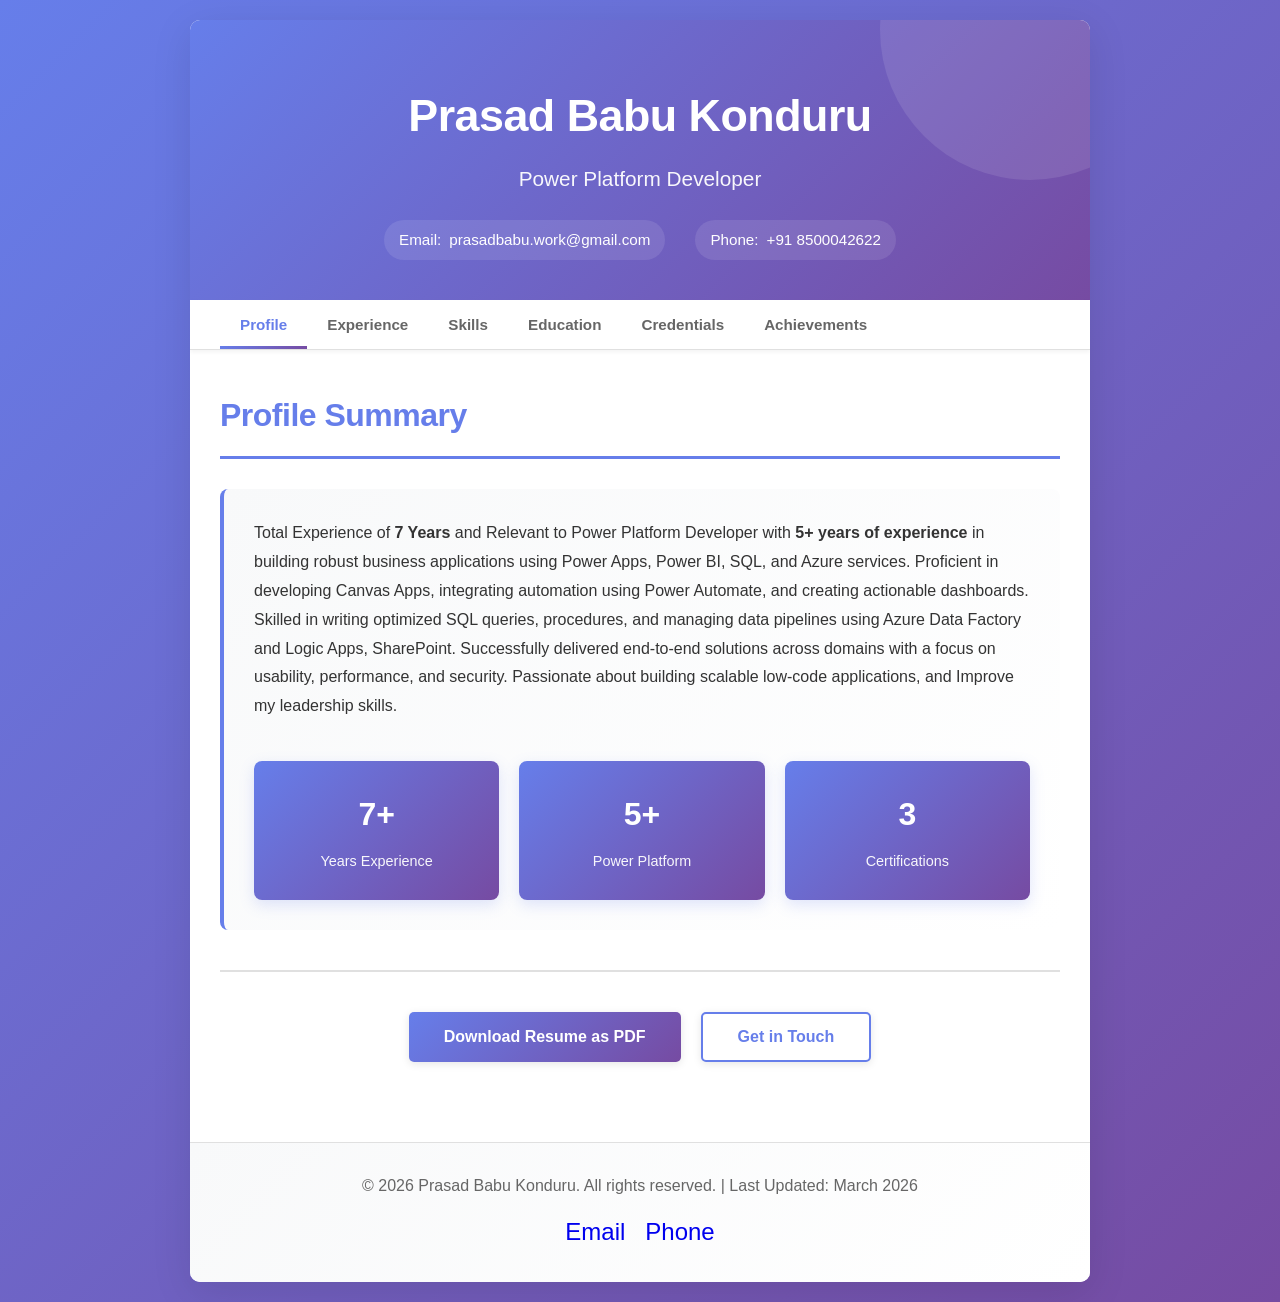
==== index.html @ 5fc5f0f5 "test commit" ====
<!DOCTYPE html>
<html lang="en">
<head>
  <meta charset="UTF-8">
  <meta name="viewport" content="width=device-width, initial-scale=1.0">
  <title>Prasad Babu Konduru - Power Platform Developer</title>
  <link rel="stylesheet" href="styles.css">
</head>
<body>
  <div class="container">
    <!-- Header -->
    <div class="header">
      <div class="header-content">
        <h1>Prasad Babu Konduru</h1>
        <p class="title-subtitle">Power Platform Developer</p>
        <div class="contact-info">
          <a href="mailto:prasadbabu.work@gmail.com" class="contact-link">
            <span>Email:</span> prasadbabu.work@gmail.com
          </a>
          <a href="tel:+918500042622" class="contact-link">
            <span>Phone:</span> +91 8500042622
          </a>
        </div>
      </div>
      <div class="header-decoration"></div>
    </div>

    <!-- Navigation -->
    <nav class="navbar">
      <div class="nav-container">
        <button class="nav-btn active" data-section="profile">
          Profile
        </button>
        <button class="nav-btn" data-section="experience">
          Experience
        </button>
        <button class="nav-btn" data-section="skills">
          Skills
        </button>
        <button class="nav-btn" data-section="education">
          Education
        </button>
        <button class="nav-btn" data-section="credentials">
          Credentials
        </button>
        <button class="nav-btn" data-section="achievements">
          Achievements
        </button>
      </div>
      <div class="nav-underline"></div>
    </nav>

    <!-- Content -->
    <div class="content">
      <!-- Profile Section -->
      <section id="profile" class="section active">
        <h2 class="section-title">Profile Summary</h2>
        <div class="profile-summary">
          <p>
            Total Experience of <strong>7 Years</strong> and Relevant to Power Platform Developer with <strong>5+ years of experience</strong> 
            in building robust business applications using Power Apps, Power BI, SQL, and Azure services. Proficient in developing Canvas Apps, 
            integrating automation using Power Automate, and creating actionable dashboards. Skilled in writing optimized SQL queries, procedures, 
            and managing data pipelines using Azure Data Factory and Logic Apps, SharePoint. Successfully delivered end-to-end solutions across 
            domains with a focus on usability, performance, and security. Passionate about building scalable low-code applications, and Improve 
            my leadership skills.
          </p>
          <div class="experience-badge">
            <div class="badge-item">
              <div class="badge-number">7+</div>
              <div class="badge-label">Years Experience</div>
            </div>
            <div class="badge-item">
              <div class="badge-number">5+</div>
              <div class="badge-label">Power Platform</div>
            </div>
            <div class="badge-item">
              <div class="badge-number">3</div>
              <div class="badge-label">Certifications</div>
            </div>
          </div>
        </div>
      </section>

      <!-- Experience Section -->
      <section id="experience" class="section">
        <h2 class="section-title">Experience</h2>

        <div class="job-card" data-job="1">
          <div class="job-header">
            <div class="job-title-group">
              <h3 class="job-title">Power Platform Developer</h3>
              <p class="job-company">TCS | Hyderabad, Telangana</p>
            </div>
            <div class="job-meta">
              <span class="job-period">2020 – Present</span>
              <span class="job-duration">(4+ years)</span>
            </div>
          </div>
          <div class="job-details">
            <ul class="job-list">
              <li>Power Platform Developer with expertise in building end-to-end business solutions using Power Apps, Power BI, SQL, and Azure Data Services.</li>
              <li>Designed and deployed scalable Canvas Apps with modern controls, role-based access, AI Hub integration, and seamless data connectivity with SQL and Dataverse.</li>
              <li>Strong experience in API Integration — created and consumed REST APIs in Canvas Apps and Power Automate using Custom Connectors, handled OAuth 2.0 authentication, secured API calls with Azure AD.</li>
              <li>Proficient in developing interactive Power BI dashboards and reports that drive data-driven decision-making across business functions.</li>
              <li>Hands-on experience in building ETL pipelines using Azure Data Factory, including data ingestion, transformation, scheduling, and monitoring.</li>
              <li>Developed Logic Apps for enterprise automation, system integration, recurring triggers, and orchestrating workflows across multiple Azure services and APIs.</li>
              <li>Implemented secure secret and key management with Azure Key Vault, integrated with ADF, Logic Apps, and Power Automate.</li>
              <li>Introduced deployment automation using Power Platform Pipelines and Solutions, improving ALM and reducing manual effort.</li>
              <li>Strong problem-solver with a focus on usability, performance, and delivering high-impact low-code/no-code solutions.</li>
            </ul>
          </div>
        </div>

        <div class="job-card" data-job="2">
          <div class="job-header">
            <div class="job-title-group">
              <h3 class="job-title">.NET & SQL Developer</h3>
              <p class="job-company">TCS | Pune, Maharashtra</p>
            </div>
            <div class="job-meta">
              <span class="job-period">2018 – 2020</span>
              <span class="job-duration">(2 years)</span>
            </div>
          </div>
          <div class="job-details">
            <ul class="job-list">
              <li>Developed new features for .NET and SQL-based web applications, with a strong focus on SQL (stored procedures, triggers, views).</li>
              <li>Contributed to .NET development with minor to medium-complexity features and front-end changes (HTML, CSS, JavaScript).</li>
              <li>Proficient in problem-solving, debugging, and code reuse to enhance application performance in the JLR manufacturing domain web application.</li>
            </ul>
          </div>
        </div>
      </section>

      <!-- Skills Section -->
      <section id="skills" class="section">
        <h2 class="section-title">Programming Skills</h2>
        <div class="skills-container">
          <div class="skill-category">
            <h3 class="skill-category-title">Core Skills</h3>
            <div class="skills-list">
              <div class="skill-item">
                <span class="skill-name">SQL</span>
                <div class="skill-bar">
                  <div class="skill-progress" style="width: 95%"></div>
                </div>
              </div>
              <div class="skill-item">
                <span class="skill-name">Power Fx</span>
                <div class="skill-bar">
                  <div class="skill-progress" style="width: 90%"></div>
                </div>
              </div>
              <div class="skill-item">
                <span class="skill-name">DAX</span>
                <div class="skill-bar">
                  <div class="skill-progress" style="width: 85%"></div>
                </div>
              </div>
            </div>
          </div>

          <div class="skill-category">
            <h3 class="skill-category-title">Tools & Platforms</h3>
            <div class="skills-tags">
              <span class="skill-tag">Power BI Desktop</span>
              <span class="skill-tag">SharePoint</span>
              <span class="skill-tag">Microsoft SQL Server</span>
              <span class="skill-tag">Power Apps</span>
              <span class="skill-tag">Azure Data Factory</span>
              <span class="skill-tag">Azure Data Explorer</span>
              <span class="skill-tag">Azure Logic Apps</span>
              <span class="skill-tag">Azure DevOps</span>
              <span class="skill-tag">Power Automate</span>
              <span class="skill-tag">Microsoft Fabric</span>
              <span class="skill-tag">Visual Studio</span>
              <span class="skill-tag">Azure AD</span>
            </div>
          </div>
        </div>
      </section>

      <!-- Education Section -->
      <section id="education" class="section">
        <h2 class="section-title">Education</h2>
        <div class="education-card">
          <div class="education-content">
            <h3 class="education-degree">B.Tech in Electronics and Communication Engineering (ECE)</h3>
            <p class="education-institution">GVP College of Engineering</p>
            <p class="education-location">Visakhapatnam, A.P</p>
            <span class="education-period">2014 - 2018</span>
          </div>
        </div>
      </section>

      <!-- Credentials Section -->
      <section id="credentials" class="section">
        <h2 class="section-title">Certifications</h2>
        
        <div class="credentials-section">
          <h3 class="credentials-subtitle">Earned Credentials</h3>
          <div class="credentials-grid">
            <div class="credential-card earned">
              <div class="credential-header">
                <span class="credential-status">Earned</span>
              </div>
              <h4>Create and manage automated processes by using Power Automate</h4>
              <p class="credential-code">PL-7002</p>
              <p class="credential-issuer">Microsoft Applied Skills</p>
            </div>

            <div class="credential-card earned">
              <div class="credential-header">
                <span class="credential-status">Earned</span>
              </div>
              <h4>Create and manage canvas apps with Power Apps</h4>
              <p class="credential-code">PL-7001</p>
              <p class="credential-issuer">Microsoft Applied Skills</p>
            </div>

            <div class="credential-card earned">
              <div class="credential-header">
                <span class="credential-status">Earned</span>
              </div>
              <h4>Power Platform Fundamentals</h4>
              <p class="credential-code">PL-900</p>
              <p class="credential-issuer">Microsoft Certified</p>
            </div>
          </div>
        </div>

        <div class="credentials-section">
          <h3 class="credentials-subtitle">Planned Credentials</h3>
          <div class="credentials-grid">
            <div class="credential-card planned">
              <div class="credential-header">
                <span class="credential-status">In Progress</span>
              </div>
              <h4>Create and manage model-driven apps with Power Apps and Dataverse</h4>
              <p class="credential-code">PL-7003</p>
              <p class="credential-issuer">Microsoft Applied Skills</p>
            </div>

            <div class="credential-card planned">
              <div class="credential-header">
                <span class="credential-status">In Progress</span>
              </div>
              <h4>Create agents in Microsoft Copilot Studio</h4>
              <p class="credential-code">PL-7008</p>
              <p class="credential-issuer">Microsoft Applied Skills</p>
            </div>

            <div class="credential-card planned">
              <div class="credential-header">
                <span class="credential-status">In Progress</span>
              </div>
              <h4>Power BI Data Analyst Associate</h4>
              <p class="credential-code">PL-300</p>
              <p class="credential-issuer">Microsoft Certified</p>
            </div>

            <div class="credential-card planned">
              <div class="credential-header">
                <span class="credential-status">In Progress</span>
              </div>
              <h4>Power Platform Functional Consultant Associate</h4>
              <p class="credential-code">PL-200</p>
              <p class="credential-issuer">Microsoft Certified</p>
            </div>
          </div>
        </div>
      </section>

      <!-- Achievements Section -->
      <section id="achievements" class="section">
        <h2 class="section-title">Achievements & Activities</h2>
        
        <div class="achievements-section">
          <h3 class="achievements-subtitle">Professional Achievements</h3>
          <div class="achievements-grid">
            <div class="achievement-card">
              <p>Successfully deployed various Power BI reports in the Power BI service, delivering interactive dashboards and actionable insights, with some reports integrating Power Automate flows.</p>
            </div>
            <div class="achievement-card">
              <p>Implemented a user story tracking feature in a compliance dashboard using SharePoint Excel and Azure Data Explorer, leveraging Azure Logic Apps, ADF, and SQL procedures for business logic.</p>
            </div>
            <div class="achievement-card">
              <p>Designed and delivered medium to complex Canvas Apps using modern controls and multiple data sources (SQL, Dataverse), incorporating AI capabilities in specific areas.</p>
            </div>
            <div class="achievement-card">
              <p>Managed application access through role-based security in Power Apps, ensuring proper admin and non-admin functionality control.</p>
            </div>
          </div>
        </div>

        <div class="achievements-section">
          <h3 class="achievements-subtitle">Other Activities</h3>
          <div class="activities-container">
            <div class="activity-card">
              <div class="activity-content">
                <h4>Toastmaster Club Member</h4>
                <p>Recently joined Toastmaster Club to improve communication and leadership skills. Participated in Toastmaster club TCS Synergy Park Evaluation Speech Contest (ESC).</p>
              </div>
            </div>

            <div class="activity-card">
              <div class="activity-content">
                <h4>Professional Table Tennis Player</h4>
                <ul class="activity-list">
                  <li>Won the 2017 JNTUK Intercollegiate TT Team Event</li>
                  <li>Represented Krishna District in the 2021 State Championship Team Event</li>
                  <li>Captained the TCS team in HYSEA 2024 and secured the winner's title</li>
                  <li>Won multiple corporate tournaments conducted by HCTT and other local clubs</li>
                </ul>
              </div>
            </div>

            <div class="activity-card">
              <div class="activity-content">
                <h4>Personal Project - Table Tennis Robot</h4>
                <p>Built a table tennis robot as a personal project, controlled via an Android mobile app developed using MIT App Inventor, with Arduino for programming.</p>
              </div>
            </div>
          </div>
        </div>
      </section>

      <!-- Action Buttons -->
      <div class="action-buttons">
        <button class="btn btn-primary" id="downloadBtn">
          Download Resume as PDF
        </button>
        <button class="btn btn-secondary" id="contactBtn">
          Get in Touch
        </button>
      </div>
    </div>

    <!-- Footer -->
    <div class="footer">
      <p>&copy; 2026 Prasad Babu Konduru. All rights reserved. | Last Updated: March 2026</p>
      <div class="social-links">
        <a href="mailto:prasadbabu.work@gmail.com" title="Email">Email</a>
        <a href="tel:+918500042622" title="Phone">Phone</a>
      </div>
    </div>
  </div>

  <!-- Toast Notification -->
  <div id="toast" class="toast"></div>

  <script src="script.js"></script>
</body>
</html>
---- styles.css ----
* {
  margin: 0;
  padding: 0;
  box-sizing: border-box;
}

:root {
  --primary-color: #667eea;
  --secondary-color: #764ba2;
  --accent-color: #f093fb;
  --light-bg: #f8f9fa;
  --dark-text: #333;
  --border-radius: 10px;
  --transition: all 0.3s cubic-bezier(0.4, 0, 0.2, 1);
  --shadow-sm: 0 2px 8px rgba(0, 0, 0, 0.1);
  --shadow-md: 0 5px 15px rgba(102, 126, 234, 0.2);
  --shadow-lg: 0 10px 40px rgba(0, 0, 0, 0.1);
}

html {
  scroll-behavior: smooth;
}

body {
  font-family: 'Segoe UI', Tahoma, Geneva, Verdana, sans-serif;
  line-height: 1.6;
  color: var(--dark-text);
  background: linear-gradient(135deg, #667eea 0%, #764ba2 100%);
  min-height: 100vh;
  padding: 20px;
}

/* Container */
.container {
  max-width: 900px;
  margin: 0 auto;
  background: white;
  border-radius: var(--border-radius);
  box-shadow: var(--shadow-lg);
  overflow: hidden;
}

/* Header */
.header {
  background: linear-gradient(135deg, var(--primary-color) 0%, var(--secondary-color) 100%);
  color: white;
  padding: 60px 30px 40px;
  text-align: center;
  position: relative;
  overflow: hidden;
}

.header-decoration {
  position: absolute;
  top: -50%;
  right: -10%;
  width: 300px;
  height: 300px;
  background: rgba(255, 255, 255, 0.1);
  border-radius: 50%;
  animation: float 6s ease-in-out infinite;
}

@keyframes float {
  0%, 100% { transform: translateY(0px); }
  50% { transform: translateY(-20px); }
}

.header-content {
  position: relative;
  z-index: 10;
}

.header h1 {
  font-size: 2.8em;
  margin-bottom: 10px;
  font-weight: 700;
  letter-spacing: -0.5px;
}

.title-subtitle {
  font-size: 1.3em;
  opacity: 0.95;
  margin-bottom: 25px;
  font-weight: 300;
}

.contact-info {
  display: flex;
  justify-content: center;
  gap: 30px;
  flex-wrap: wrap;
  margin-top: 20px;
}

.contact-link {
  color: white;
  text-decoration: none;
  font-size: 0.95em;
  display: flex;
  align-items: center;
  gap: 8px;
  transition: var(--transition);
  padding: 8px 15px;
  border-radius: 20px;
  background: rgba(255, 255, 255, 0.1);
}

.contact-link:hover {
  background: rgba(255, 255, 255, 0.2);
  transform: translateY(-2px);
}

/* Navigation */
.navbar {
  background: white;
  padding: 0;
  border-bottom: 1px solid #e0e0e0;
  position: sticky;
  top: 0;
  z-index: 100;
  box-shadow: 0 2px 4px rgba(0, 0, 0, 0.05);
}

.nav-container {
  max-width: 900px;
  margin: 0 auto;
  display: flex;
  gap: 0;
  flex-wrap: wrap;
  align-items: center;
  padding: 0 30px;
}

.nav-btn {
  background: none;
  border: none;
  cursor: pointer;
  font-size: 0.95em;
  padding: 16px 20px;
  color: #666;
  font-weight: 600;
  transition: var(--transition);
  position: relative;
  display: flex;
  align-items: center;
  gap: 8px;
  white-space: nowrap;
}

.nav-btn:hover {
  color: var(--primary-color);
}

.nav-btn.active {
  color: var(--primary-color);
}

.nav-icon {
  font-size: 1.1em;
}

.nav-underline {
  position: absolute;
  bottom: 0;
  height: 3px;
  background: linear-gradient(135deg, var(--primary-color) 0%, var(--secondary-color) 100%);
  transition: var(--transition);
  width: 0;
  left: 0;
}

/* Main Content */
.content {
  padding: 40px 30px;
}

.section {
  margin-bottom: 40px;
  display: none;
  animation: fadeIn 0.4s ease;
}

.section.active {
  display: block;
}

@keyframes fadeIn {
  from {
    opacity: 0;
    transform: translateY(10px);
  }
  to {
    opacity: 1;
    transform: translateY(0);
  }
}

.section-title {
  font-size: 2em;
  color: var(--primary-color);
  margin-bottom: 30px;
  font-weight: 700;
  letter-spacing: -0.5px;
  border-bottom: 3px solid var(--primary-color);
  padding-bottom: 15px;
}

/* Profile Section */
.profile-summary {
  background: linear-gradient(135deg, var(--light-bg) 0%, #ffffff 100%);
  padding: 30px;
  border-radius: 8px;
  line-height: 1.8;
  border-left: 4px solid var(--primary-color);
  margin-bottom: 30px;
}

.experience-badge {
  display: grid;
  grid-template-columns: repeat(auto-fit, minmax(150px, 1fr));
  gap: 20px;
  margin-top: 40px;
}

.badge-item {
  background: linear-gradient(135deg, var(--primary-color) 0%, var(--secondary-color) 100%);
  color: white;
  padding: 25px;
  border-radius: 8px;
  text-align: center;
  box-shadow: var(--shadow-md);
  transition: var(--transition);
}

.badge-item:hover {
  transform: translateY(-5px);
  box-shadow: 0 8px 25px rgba(102, 126, 234, 0.3);
}

.badge-number {
  font-size: 2em;
  font-weight: 700;
  margin-bottom: 5px;
}

.badge-label {
  font-size: 0.9em;
  opacity: 0.95;
}

/* Job Cards */
.job-card {
  background: white;
  border: 1px solid #e0e0e0;
  border-radius: 8px;
  margin-bottom: 25px;
  transition: var(--transition);
  cursor: pointer;
  overflow: hidden;
}

.job-card:hover {
  border-color: var(--primary-color);
  box-shadow: var(--shadow-md);
}

.job-header {
  padding: 25px;
  background: linear-gradient(135deg, var(--light-bg) 0%, #ffffff 100%);
  display: flex;
  justify-content: space-between;
  align-items: flex-start;
  gap: 20px;
  border-left: 4px solid var(--primary-color);
}

.job-title-group {
  flex: 1;
}

.job-title {
  font-size: 1.3em;
  color: var(--primary-color);
  margin-bottom: 8px;
  font-weight: 700;
}

.job-company {
  color: #666;
  font-weight: 500;
  font-size: 1em;
}

.job-meta {
  text-align: right;
  display: flex;
  flex-direction: column;
  gap: 5px;
}

.job-period {
  font-weight: 600;
  color: var(--secondary-color);
}

.job-duration {
  font-size: 0.85em;
  color: #999;
}

.job-details {
  display: none;
  padding: 25px;
  border-top: 1px solid #e0e0e0;
}

.job-details.show {
  display: block;
}

.job-list {
  list-style: none;
  margin-left: 0;
}

.job-list li {
  margin-bottom: 15px;
  padding-left: 25px;
  position: relative;
  line-height: 1.7;
}

.job-list li:before {
  content: "✓";
  position: absolute;
  left: 0;
  color: var(--primary-color);
  font-weight: bold;
  font-size: 1.1em;
}

/* Skills Section */
.skills-container {
  display: grid;
  gap: 30px;
}

.skill-category {
  background: white;
  padding: 30px;
  border-radius: 8px;
  border-top: 4px solid var(--primary-color);
  box-shadow: var(--shadow-sm);
  transition: var(--transition);
}

.skill-category:hover {
  box-shadow: var(--shadow-md);
}

.skill-category-title {
  font-size: 1.2em;
  color: var(--primary-color);
  margin-bottom: 25px;
  font-weight: 700;
}

.skills-list {
  display: flex;
  flex-direction: column;
  gap: 15px;
}

.skill-item {
  display: flex;
  flex-direction: column;
  gap: 8px;
}

.skill-name {
  font-weight: 600;
  color: #333;
  font-size: 0.95em;
}

.skill-bar {
  height: 6px;
  background: #e0e0e0;
  border-radius: 3px;
  overflow: hidden;
}

.skill-progress {
  height: 100%;
  background: linear-gradient(90deg, var(--primary-color) 0%, var(--secondary-color) 100%);
  transition: width 0.8s ease;
}

.skills-tags {
  display: grid;
  grid-template-columns: repeat(auto-fit, minmax(180px, 1fr));
  gap: 12px;
}

.skill-tag {
  background: linear-gradient(135deg, var(--light-bg) 0%, #ffffff 100%);
  padding: 12px 16px;
  border-radius: 20px;
  border: 1px solid #e0e0e0;
  font-size: 0.95em;
  font-weight: 500;
  color: var(--primary-color);
  transition: var(--transition);
  text-align: center;
}

.skill-tag:hover {
  border-color: var(--primary-color);
  background: var(--light-bg);
  transform: translateY(-2px);
  box-shadow: var(--shadow-sm);
}

/* Education Section */
.education-card {
  background: white;
  padding: 30px;
  border-radius: 8px;
  border-left: 4px solid var(--primary-color);
  box-shadow: var(--shadow-sm);
  display: flex;
  justify-content: space-between;
  align-items: center;
  gap: 30px;
  transition: var(--transition);
}

.education-card:hover {
  box-shadow: var(--shadow-md);
  transform: translateY(-5px);
}

.education-content {
  flex: 1;
}

.education-degree {
  font-size: 1.2em;
  color: var(--primary-color);
  font-weight: 700;
  margin-bottom: 8px;
}

.education-institution {
  font-weight: 600;
  color: #333;
  margin-bottom: 5px;
}

.education-location {
  color: #666;
  font-size: 0.95em;
  margin-bottom: 10px;
}

.education-period {
  display: inline-block;
  background: var(--light-bg);
  padding: 6px 12px;
  border-radius: 20px;
  font-size: 0.85em;
  color: var(--secondary-color);
  font-weight: 600;
}

.education-icon {
  font-size: 3em;
  opacity: 0.3;
}

/* Credentials Section */
.credentials-section {
  margin-bottom: 40px;
}

.credentials-subtitle {
  font-size: 1.3em;
  color: var(--secondary-color);
  margin-bottom: 20px;
  font-weight: 700;
}

.credentials-grid {
  display: grid;
  grid-template-columns: repeat(auto-fit, minmax(280px, 1fr));
  gap: 20px;
}

.credential-card {
  background: white;
  padding: 20px;
  border-radius: 8px;
  border-left: 4px solid var(--primary-color);
  transition: var(--transition);
  box-shadow: var(--shadow-sm);
}

.credential-card.earned {
  border-left-color: #4caf50;
}

.credential-card.planned {
  border-left-color: var(--primary-color);
  opacity: 0.9;
}

.credential-card:hover {
  transform: translateY(-5px);
  box-shadow: var(--shadow-md);
}

.credential-header {
  display: flex;
  justify-content: space-between;
  align-items: center;
  margin-bottom: 15px;
}

.credential-badge {
  font-size: 1.5em;
}

.credential-status {
  font-size: 0.85em;
  font-weight: 600;
  padding: 4px 10px;
  border-radius: 12px;
  background: var(--light-bg);
}

.credential-card.earned .credential-status {
  color: #4caf50;
}

.credential-card.planned .credential-status {
  color: var(--primary-color);
}

.credential-card h4 {
  font-size: 1em;
  color: #333;
  margin-bottom: 8px;
  line-height: 1.4;
}

.credential-code {
  font-family: 'Courier New', monospace;
  font-weight: 600;
  color: var(--primary-color);
  font-size: 0.9em;
  margin-bottom: 5px;
}

.credential-issuer {
  font-size: 0.85em;
  color: #999;
}

/* Achievements Section */
.achievements-section {
  margin-bottom: 40px;
}

.achievements-subtitle {
  font-size: 1.3em;
  color: var(--secondary-color);
  margin-bottom: 25px;
  font-weight: 700;
}

.achievements-grid {
  display: grid;
  grid-template-columns: repeat(auto-fit, minmax(250px, 1fr));
  gap: 25px;
}

.achievement-card {
  background: linear-gradient(135deg, var(--light-bg) 0%, #ffffff 100%);
  padding: 25px;
  border-radius: 8px;
  border-left: 4px solid var(--secondary-color);
  transition: var(--transition);
  box-shadow: var(--shadow-sm);
}

.achievement-card:hover {
  transform: translateY(-5px);
  box-shadow: var(--shadow-md);
}

.achievement-icon {
  font-size: 2em;
  margin-bottom: 15px;
  display: block;
}

.achievement-card p {
  line-height: 1.7;
  color: #555;
}

.activities-container {
  display: grid;
  gap: 25px;
}

.activity-card {
  background: white;
  padding: 30px;
  border-radius: 8px;
  border-left: 4px solid var(--primary-color);
  display: flex;
  gap: 20px;
  box-shadow: var(--shadow-sm);
  transition: var(--transition);
}

.activity-card:hover {
  box-shadow: var(--shadow-md);
  transform: translateX(5px);
}

.activity-icon {
  font-size: 2.5em;
  flex-shrink: 0;
}

.activity-content {
  flex: 1;
}

.activity-content h4 {
  font-size: 1.1em;
  color: var(--primary-color);
  margin-bottom: 10px;
  font-weight: 700;
}

.activity-content p {
  color: #555;
  line-height: 1.7;
  margin-bottom: 10px;
}

.activity-list {
  list-style-position: inside;
  color: #555;
  line-height: 1.8;
}

.activity-list li {
  margin-bottom: 5px;
}

/* Buttons */
.action-buttons {
  display: flex;
  justify-content: center;
  gap: 20px;
  margin-top: 40px;
  padding-top: 40px;
  border-top: 2px solid #e0e0e0;
  flex-wrap: wrap;
}

.btn {
  padding: 14px 35px;
  border: none;
  border-radius: 5px;
  cursor: pointer;
  font-size: 1em;
  font-weight: 600;
  transition: var(--transition);
  text-decoration: none;
  display: inline-flex;
  align-items: center;
  gap: 10px;
  box-shadow: var(--shadow-sm);
}

.btn-primary {
  background: linear-gradient(135deg, var(--primary-color) 0%, var(--secondary-color) 100%);
  color: white;
}

.btn-primary:hover {
  transform: translateY(-3px);
  box-shadow: 0 8px 25px rgba(102, 126, 234, 0.3);
}

.btn-secondary {
  background: white;
  color: var(--primary-color);
  border: 2px solid var(--primary-color);
}

.btn-secondary:hover {
  background: var(--primary-color);
  color: white;
  transform: translateY(-3px);
}

/* Footer */
.footer {
  background: linear-gradient(135deg, var(--light-bg) 0%, #ffffff 100%);
  padding: 30px;
  text-align: center;
  color: #666;
  border-top: 1px solid #e0e0e0;
  margin-top: 40px;
}

.footer p {
  margin-bottom: 15px;
}

.social-links {
  display: flex;
  justify-content: center;
  gap: 20px;
}

.social-links a {
  font-size: 1.5em;
  transition: var(--transition);
  text-decoration: none;
}

.social-links a:hover {
  transform: scale(1.2);
}

/* Toast */
.toast {
  position: fixed;
  bottom: 20px;
  right: 20px;
  background: var(--primary-color);
  color: white;
  padding: 16px 24px;
  border-radius: 5px;
  box-shadow: var(--shadow-lg);
  display: none;
  z-index: 1000;
  animation: slideIn 0.3s ease, slideOut 0.3s ease 2.7s;
}

.toast.show {
  display: block;
}

@keyframes slideIn {
  from {
    transform: translateX(400px);
    opacity: 0;
  }
  to {
    transform: translateX(0);
    opacity: 1;
  }
}

@keyframes slideOut {
  from {
    transform: translateX(0);
    opacity: 1;
  }
  to {
    transform: translateX(400px);
    opacity: 0;
  }
}

/* Responsive */
@media (max-width: 768px) {
  .header {
    padding: 40px 20px;
  }

  .header h1 {
    font-size: 2em;
  }

  .contact-info {
    flex-direction: column;
    gap: 15px;
  }

  .nav-container {
    padding: 0 20px;
  }

  .nav-btn {
    padding: 12px 12px;
    font-size: 0.85em;
  }

  .nav-icon {
    display: none;
  }

  .content {
    padding: 20px;
  }

  .section-title {
    font-size: 1.6em;
  }

  .job-header {
    flex-direction: column;
  }

  .job-meta {
    text-align: left;
  }

  .education-card {
    flex-direction: column-reverse;
    text-align: center;
  }

  .credentials-grid,
  .achievements-grid {
    grid-template-columns: 1fr;
  }

  .action-buttons {
    flex-direction: column;
  }

  .btn {
    width: 100%;
    justify-content: center;
  }
}

@media (max-width: 600px) {
  .header h1 {
    font-size: 1.6em;
  }

  .title-subtitle {
    font-size: 1em;
  }

  .contact-link {
    font-size: 0.85em;
  }

  .nav-container {
    gap: 0;
  }

  .nav-btn {
    padding: 10px 8px;
    font-size: 0.75em;
    flex: 1;
    text-align: center;
  }

  .experience-badge {
    grid-template-columns: 1fr;
  }

  .skills-tags {
    grid-template-columns: 1fr;
  }

  .toast {
    bottom: 10px;
    right: 10px;
    left: 10px;
    text-align: center;
  }
}
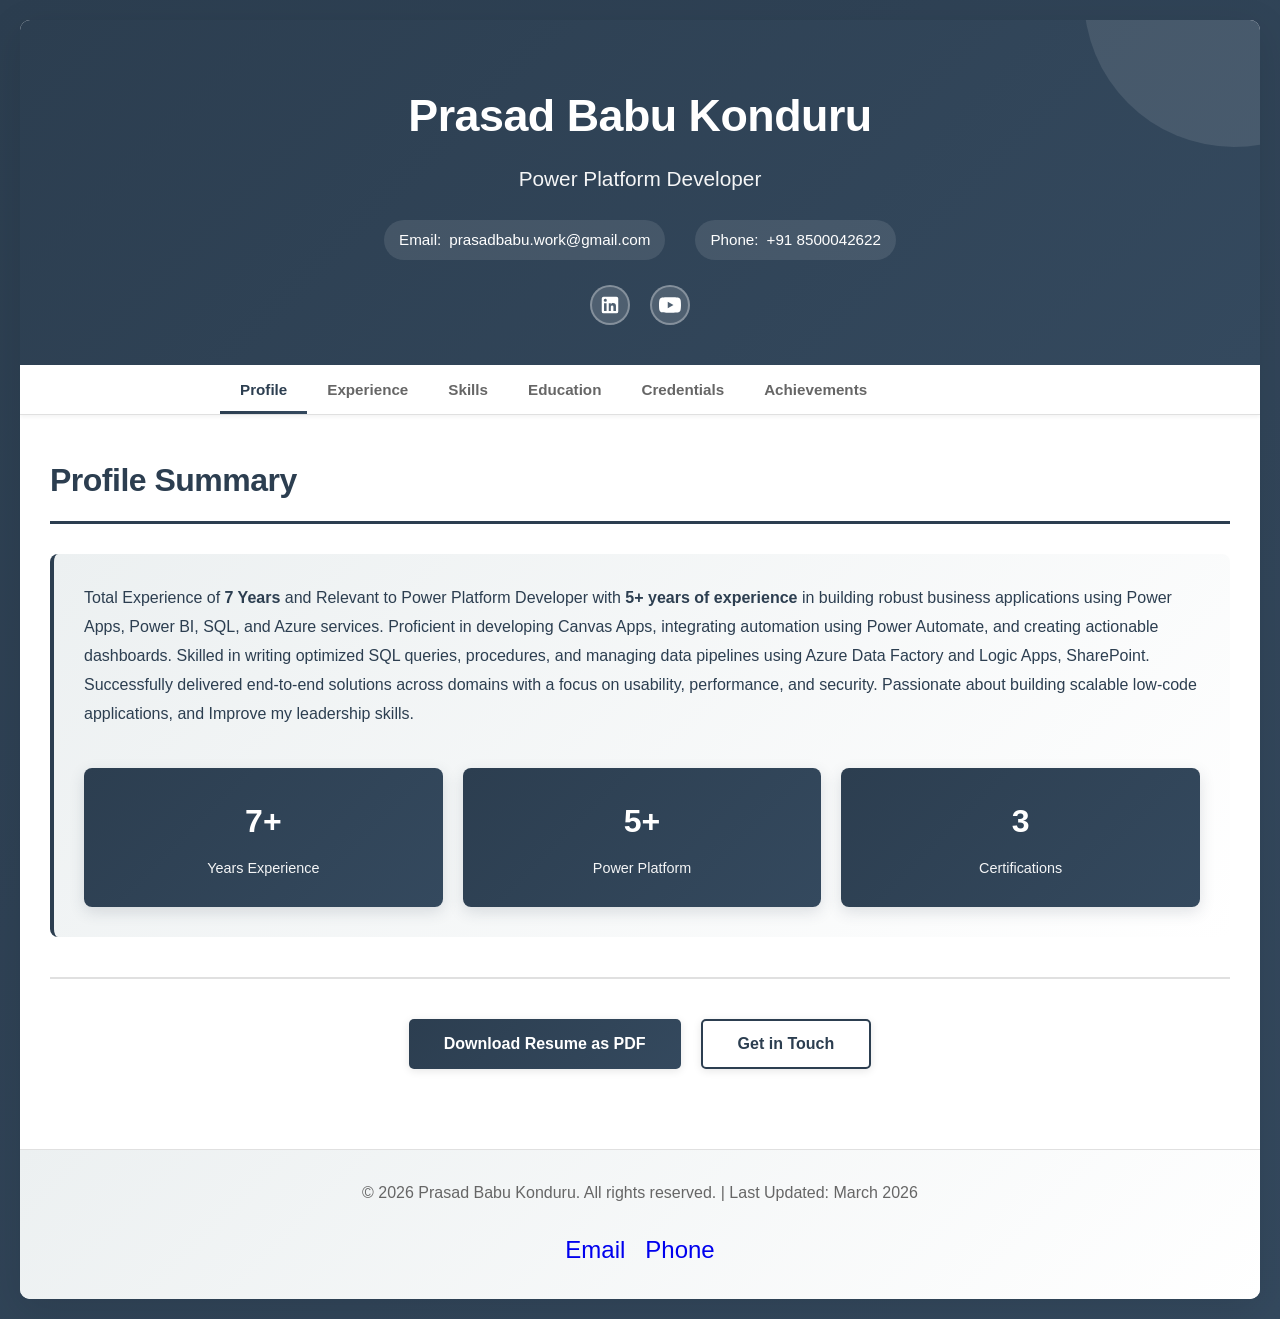
==== commit 180b2111: "Test" ====
--- a/index.html
+++ b/index.html
@@ -21,6 +21,18 @@
             <span>Phone:</span> +91 8500042622
           </a>
         </div>
+        <div class="social-links">
+          <a href="https://www.linkedin.com/in/prasad-babu-konduru-06384b366/" target="_blank" rel="noopener noreferrer" class="social-link linkedin" title="LinkedIn Profile">
+            <svg viewBox="0 0 24 24" fill="currentColor">
+              <path d="M19 3a2 2 0 0 1 2 2v14a2 2 0 0 1-2 2H5a2 2 0 0 1-2-2V5a2 2 0 0 1 2-2h14m-.5 15.5v-5.3a3.26 3.26 0 0 0-3.26-3.26c-.85 0-1.84.52-2.32 1.39v-1.2h-2.26v8.5h2.26v-4.73c0-.77.62-1.4 1.39-1.4a1.4 1.4 0 0 1 1.4 1.4v4.73h2.26M6.88 8.56a1.68 1.68 0 0 0 1.68-1.68c0-.93-.75-1.69-1.68-1.69a1.69 1.69 0 0 0-1.69 1.69c0 .93.76 1.68 1.69 1.68m1.39 9.94v-8.5H5.5v8.5h2.77z"/>
+            </svg>
+          </a>
+          <a href="https://www.youtube.com/@pingpongbabu" target="_blank" rel="noopener noreferrer" class="social-link youtube" title="YouTube Channel">
+            <svg viewBox="0 0 24 24" fill="currentColor">
+              <path d="M23.498 6.186a3.016 3.016 0 0 0-2.122-2.136C19.505 3.545 12 3.545 12 3.545s-7.505 0-9.377.505A3.017 3.017 0 0 0 .502 6.186C0 8.07 0 12 0 12s0 3.93.502 5.814a3.016 3.016 0 0 0 2.122 2.136c1.871.505 9.376.505 9.376.505s7.505 0 9.377-.505a3.015 3.015 0 0 0 2.122-2.136C24 15.93 24 12 24 12s0-3.93-.502-5.814zM9.545 15.568V8.432L15.818 12l-6.273 3.568z"/>
+            </svg>
+          </a>
+        </div>
       </div>
       <div class="header-decoration"></div>
     </div>
@@ -46,8 +58,8 @@
         <button class="nav-btn" data-section="achievements">
           Achievements
         </button>
+        <div class="nav-underline"></div>
       </div>
-      <div class="nav-underline"></div>
     </nav>
 
     <!-- Content -->
--- a/styles.css
+++ b/styles.css
@@ -5,15 +5,15 @@
 }
 
 :root {
-  --primary-color: #667eea;
-  --secondary-color: #764ba2;
-  --accent-color: #f093fb;
-  --light-bg: #f8f9fa;
-  --dark-text: #333;
+  --primary-color: #2c3e50;
+  --secondary-color: #34495e;
+  --accent-color: #16a085;
+  --light-bg: #ecf0f1;
+  --dark-text: #2c3e50;
   --border-radius: 10px;
   --transition: all 0.3s cubic-bezier(0.4, 0, 0.2, 1);
   --shadow-sm: 0 2px 8px rgba(0, 0, 0, 0.1);
-  --shadow-md: 0 5px 15px rgba(102, 126, 234, 0.2);
+  --shadow-md: 0 5px 15px rgba(44, 62, 80, 0.15);
   --shadow-lg: 0 10px 40px rgba(0, 0, 0, 0.1);
 }
 
@@ -25,15 +25,14 @@
   font-family: 'Segoe UI', Tahoma, Geneva, Verdana, sans-serif;
   line-height: 1.6;
   color: var(--dark-text);
-  background: linear-gradient(135deg, #667eea 0%, #764ba2 100%);
+  background: linear-gradient(135deg, #2c3e50 0%, #34495e 100%);
   min-height: 100vh;
   padding: 20px;
 }
 
 /* Container */
 .container {
-  max-width: 900px;
-  margin: 0 auto;
+  width: 100%;
   background: white;
   border-radius: var(--border-radius);
   box-shadow: var(--shadow-lg);
@@ -111,6 +110,39 @@
   transform: translateY(-2px);
 }
 
+/* Social Links */
+.social-links {
+  display: flex;
+  justify-content: center;
+  gap: 20px;
+  margin-top: 25px;
+}
+
+.social-link {
+  width: 40px;
+  height: 40px;
+  display: flex;
+  align-items: center;
+  justify-content: center;
+  background: rgba(255, 255, 255, 0.15);
+  border-radius: 50%;
+  color: white;
+  text-decoration: none;
+  transition: var(--transition);
+  border: 2px solid rgba(255, 255, 255, 0.3);
+}
+
+.social-link svg {
+  width: 22px;
+  height: 22px;
+}
+
+.social-link:hover {
+  background: rgba(255, 255, 255, 0.3);
+  transform: translateY(-3px) scale(1.1);
+  border-color: rgba(255, 255, 255, 0.6);
+}
+
 /* Navigation */
 .navbar {
   background: white;
@@ -130,6 +162,8 @@
   flex-wrap: wrap;
   align-items: center;
   padding: 0 30px;
+  position: relative;
+  width: 100%;
 }
 
 .nav-btn {
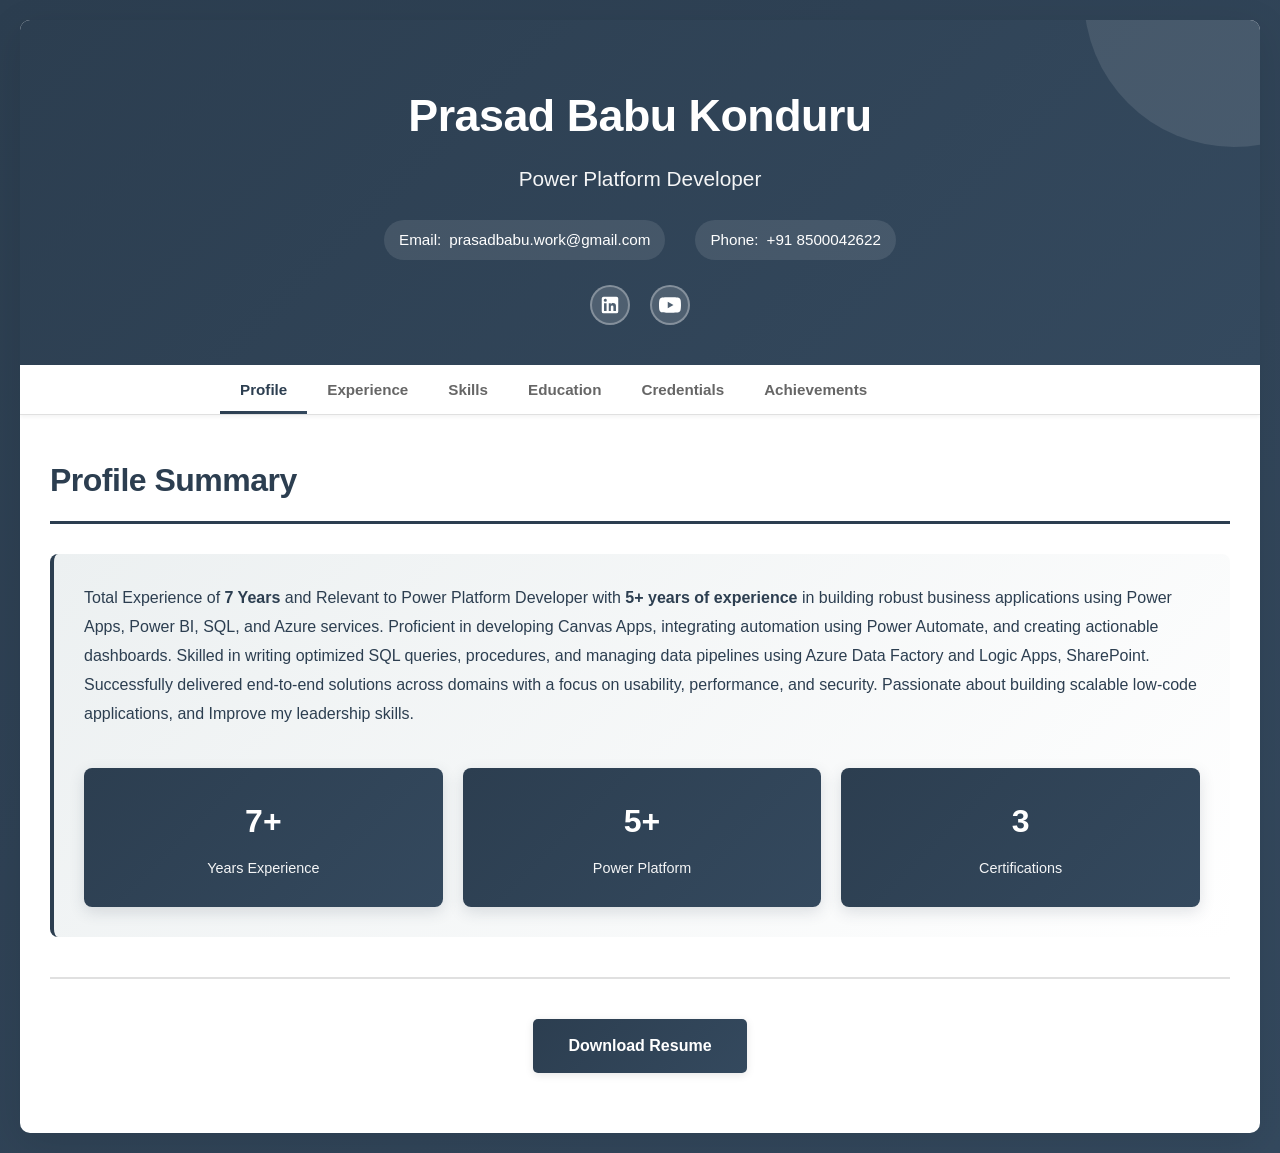
==== commit 669e0d41: "v1.0.6" ====
--- a/index.html
+++ b/index.html
@@ -96,51 +96,43 @@
       <!-- Experience Section -->
       <section id="experience" class="section">
         <h2 class="section-title">Experience</h2>
-
-        <div class="job-card" data-job="1">
-          <div class="job-header">
-            <div class="job-title-group">
-              <h3 class="job-title">Power Platform Developer</h3>
-              <p class="job-company">TCS | Hyderabad, Telangana</p>
-            </div>
-            <div class="job-meta">
-              <span class="job-period">2020 – Present</span>
-              <span class="job-duration">(4+ years)</span>
-            </div>
-          </div>
-          <div class="job-details">
-            <ul class="job-list">
-              <li>Power Platform Developer with expertise in building end-to-end business solutions using Power Apps, Power BI, SQL, and Azure Data Services.</li>
-              <li>Designed and deployed scalable Canvas Apps with modern controls, role-based access, AI Hub integration, and seamless data connectivity with SQL and Dataverse.</li>
-              <li>Strong experience in API Integration — created and consumed REST APIs in Canvas Apps and Power Automate using Custom Connectors, handled OAuth 2.0 authentication, secured API calls with Azure AD.</li>
-              <li>Proficient in developing interactive Power BI dashboards and reports that drive data-driven decision-making across business functions.</li>
-              <li>Hands-on experience in building ETL pipelines using Azure Data Factory, including data ingestion, transformation, scheduling, and monitoring.</li>
-              <li>Developed Logic Apps for enterprise automation, system integration, recurring triggers, and orchestrating workflows across multiple Azure services and APIs.</li>
-              <li>Implemented secure secret and key management with Azure Key Vault, integrated with ADF, Logic Apps, and Power Automate.</li>
-              <li>Introduced deployment automation using Power Platform Pipelines and Solutions, improving ALM and reducing manual effort.</li>
-              <li>Strong problem-solver with a focus on usability, performance, and delivering high-impact low-code/no-code solutions.</li>
+        <div class="experience-list">
+          <article class="experience-item">
+            <div class="experience-item-header">
+              <div>
+                <h3 class="experience-role">Power Platform Developer</h3>
+                <p class="experience-company">TCS | Hyderabad, Telangana</p>
+              </div>
+              <div class="experience-meta">
+                <span>2020 – Present</span>
+                <span>(4+ years)</span>
+              </div>
+            </div>
+            <ul class="experience-points">
+              <li>Built enterprise Power Platform solutions using Power Apps, Power BI, Power Automate, Dataverse, and Azure services.</li>
+              <li>Delivered Canvas App and model-driven app implementations with role-based access, API integration, and SharePoint connectivity.</li>
+              <li>Developed interactive Power BI dashboards, optimized DAX models, and implemented SQL-based ETL pipelines in Azure Data Factory.</li>
+              <li>Automated business workflows using Logic Apps and Power Automate, improving operational efficiency and governance.</li>
             </ul>
-          </div>
-        </div>
-
-        <div class="job-card" data-job="2">
-          <div class="job-header">
-            <div class="job-title-group">
-              <h3 class="job-title">.NET & SQL Developer</h3>
-              <p class="job-company">TCS | Pune, Maharashtra</p>
-            </div>
-            <div class="job-meta">
-              <span class="job-period">2018 – 2020</span>
-              <span class="job-duration">(2 years)</span>
-            </div>
-          </div>
-          <div class="job-details">
-            <ul class="job-list">
-              <li>Developed new features for .NET and SQL-based web applications, with a strong focus on SQL (stored procedures, triggers, views).</li>
-              <li>Contributed to .NET development with minor to medium-complexity features and front-end changes (HTML, CSS, JavaScript).</li>
-              <li>Proficient in problem-solving, debugging, and code reuse to enhance application performance in the JLR manufacturing domain web application.</li>
+          </article>
+
+          <article class="experience-item">
+            <div class="experience-item-header">
+              <div>
+                <h3 class="experience-role">.NET & SQL Developer</h3>
+                <p class="experience-company">TCS | Pune, Maharashtra</p>
+              </div>
+              <div class="experience-meta">
+                <span>2018 – 2020</span>
+                <span>(2 years)</span>
+              </div>
+            </div>
+            <ul class="experience-points">
+              <li>Implemented .NET and SQL features for internal business applications, with strong focus on stored procedures, triggers, and query optimization.</li>
+              <li>Collaborated on front-end changes, debugging, and release support while maintaining high code quality and performance.</li>
+              <li>Delivered production-ready solutions for enterprise customers in the manufacturing and logistics domain.</li>
             </ul>
-          </div>
+          </article>
         </div>
       </section>
 
@@ -208,77 +200,41 @@
       <!-- Credentials Section -->
       <section id="credentials" class="section">
         <h2 class="section-title">Certifications</h2>
-        
-        <div class="credentials-section">
-          <h3 class="credentials-subtitle">Earned Credentials</h3>
-          <div class="credentials-grid">
-            <div class="credential-card earned">
-              <div class="credential-header">
-                <span class="credential-status">Earned</span>
-              </div>
-              <h4>Create and manage automated processes by using Power Automate</h4>
-              <p class="credential-code">PL-7002</p>
-              <p class="credential-issuer">Microsoft Applied Skills</p>
-            </div>
-
-            <div class="credential-card earned">
-              <div class="credential-header">
-                <span class="credential-status">Earned</span>
-              </div>
-              <h4>Create and manage canvas apps with Power Apps</h4>
-              <p class="credential-code">PL-7001</p>
-              <p class="credential-issuer">Microsoft Applied Skills</p>
-            </div>
-
-            <div class="credential-card earned">
-              <div class="credential-header">
-                <span class="credential-status">Earned</span>
-              </div>
-              <h4>Power Platform Fundamentals</h4>
-              <p class="credential-code">PL-900</p>
-              <p class="credential-issuer">Microsoft Certified</p>
-            </div>
-          </div>
-        </div>
-
-        <div class="credentials-section">
-          <h3 class="credentials-subtitle">Planned Credentials</h3>
-          <div class="credentials-grid">
-            <div class="credential-card planned">
-              <div class="credential-header">
-                <span class="credential-status">In Progress</span>
-              </div>
-              <h4>Create and manage model-driven apps with Power Apps and Dataverse</h4>
-              <p class="credential-code">PL-7003</p>
-              <p class="credential-issuer">Microsoft Applied Skills</p>
-            </div>
-
-            <div class="credential-card planned">
-              <div class="credential-header">
-                <span class="credential-status">In Progress</span>
-              </div>
-              <h4>Create agents in Microsoft Copilot Studio</h4>
-              <p class="credential-code">PL-7008</p>
-              <p class="credential-issuer">Microsoft Applied Skills</p>
-            </div>
-
-            <div class="credential-card planned">
-              <div class="credential-header">
-                <span class="credential-status">In Progress</span>
-              </div>
-              <h4>Power BI Data Analyst Associate</h4>
-              <p class="credential-code">PL-300</p>
-              <p class="credential-issuer">Microsoft Certified</p>
-            </div>
-
-            <div class="credential-card planned">
-              <div class="credential-header">
-                <span class="credential-status">In Progress</span>
-              </div>
-              <h4>Power Platform Functional Consultant Associate</h4>
-              <p class="credential-code">PL-200</p>
-              <p class="credential-issuer">Microsoft Certified</p>
-            </div>
+        <div class="credential-list">
+          <div class="credential-item earned">
+            <div class="credential-title">PL-7002</div>
+            <div class="credential-desc">Create and manage automated processes by using Power Automate</div>
+            <div class="credential-issuer">Microsoft Applied Skills</div>
+          </div>
+          <div class="credential-item earned">
+            <div class="credential-title">PL-7001</div>
+            <div class="credential-desc">Create and manage canvas apps with Power Apps</div>
+            <div class="credential-issuer">Microsoft Applied Skills</div>
+          </div>
+          <div class="credential-item earned">
+            <div class="credential-title">PL-900</div>
+            <div class="credential-desc">Power Platform Fundamentals</div>
+            <div class="credential-issuer">Microsoft Certified</div>
+          </div>
+          <div class="credential-item planned">
+            <div class="credential-title">PL-7003</div>
+            <div class="credential-desc">Create and manage model-driven apps with Power Apps and Dataverse</div>
+            <div class="credential-issuer">Microsoft Applied Skills</div>
+          </div>
+          <div class="credential-item planned">
+            <div class="credential-title">PL-7008</div>
+            <div class="credential-desc">Create agents in Microsoft Copilot Studio</div>
+            <div class="credential-issuer">Microsoft Applied Skills</div>
+          </div>
+          <div class="credential-item planned">
+            <div class="credential-title">PL-300</div>
+            <div class="credential-desc">Power BI Data Analyst Associate</div>
+            <div class="credential-issuer">Microsoft Certified</div>
+          </div>
+          <div class="credential-item planned">
+            <div class="credential-title">PL-200</div>
+            <div class="credential-desc">Power Platform Functional Consultant Associate</div>
+            <div class="credential-issuer">Microsoft Certified</div>
           </div>
         </div>
       </section>
@@ -339,21 +295,9 @@
 
       <!-- Action Buttons -->
       <div class="action-buttons">
-        <button class="btn btn-primary" id="downloadBtn">
-          Download Resume as PDF
-        </button>
-        <button class="btn btn-secondary" id="contactBtn">
-          Get in Touch
-        </button>
-      </div>
-    </div>
-
-    <!-- Footer -->
-    <div class="footer">
-      <p>&copy; 2026 Prasad Babu Konduru. All rights reserved. | Last Updated: March 2026</p>
-      <div class="social-links">
-        <a href="mailto:prasadbabu.work@gmail.com" title="Email">Email</a>
-        <a href="tel:+918500042622" title="Phone">Phone</a>
+        <a href="Prasad_PowerPlatform_Resume.docx" download="prasad_powerplatform_resume.docx" class="btn btn-primary" id="downloadLink">
+          Download Resume
+        </a>
       </div>
     </div>
   </div>
--- a/styles.css
+++ b/styles.css
@@ -108,6 +108,99 @@
 .contact-link:hover {
   background: rgba(255, 255, 255, 0.2);
   transform: translateY(-2px);
+}
+
+.action-buttons {
+  display: flex;
+  justify-content: center;
+  padding: 30px 0 20px;
+}
+
+.btn {
+  display: inline-flex;
+  align-items: center;
+  justify-content: center;
+  padding: 14px 26px;
+  border-radius: 999px;
+  font-weight: 700;
+  text-decoration: none;
+  transition: var(--transition);
+  border: 2px solid transparent;
+}
+
+.btn-primary {
+  background: var(--primary-color);
+  color: white;
+}
+
+.btn-primary:hover {
+  background: var(--accent-color);
+}
+
+.experience-list,
+.credential-list {
+  display: grid;
+  gap: 18px;
+}
+
+.experience-item,
+.credential-item {
+  background: white;
+  border: 1px solid #e2e8f0;
+  border-radius: 12px;
+  padding: 22px;
+}
+
+.experience-item-header {
+  display: flex;
+  align-items: flex-start;
+  justify-content: space-between;
+  gap: 18px;
+  flex-wrap: wrap;
+  margin-bottom: 16px;
+}
+
+.experience-role {
+  font-size: 1.16rem;
+  margin-bottom: 6px;
+  color: var(--primary-color);
+}
+
+.experience-company,
+.experience-meta span {
+  display: block;
+  color: #4a5568;
+  font-size: 0.95rem;
+}
+
+.experience-points {
+  list-style: disc inside;
+  color: #4a5568;
+  line-height: 1.75;
+  padding-left: 18px;
+}
+
+.credential-item.earned {
+  border-left: 4px solid var(--accent-color);
+}
+
+.credential-item.planned {
+  border-left: 4px solid #94a3b8;
+}
+
+.credential-title {
+  font-size: 1rem;
+  font-weight: 700;
+  color: var(--primary-color);
+}
+
+.credential-desc {
+  color: #4a5568;
+}
+
+.credential-issuer {
+  color: #6b7280;
+  font-size: 0.9rem;
 }
 
 /* Social Links */
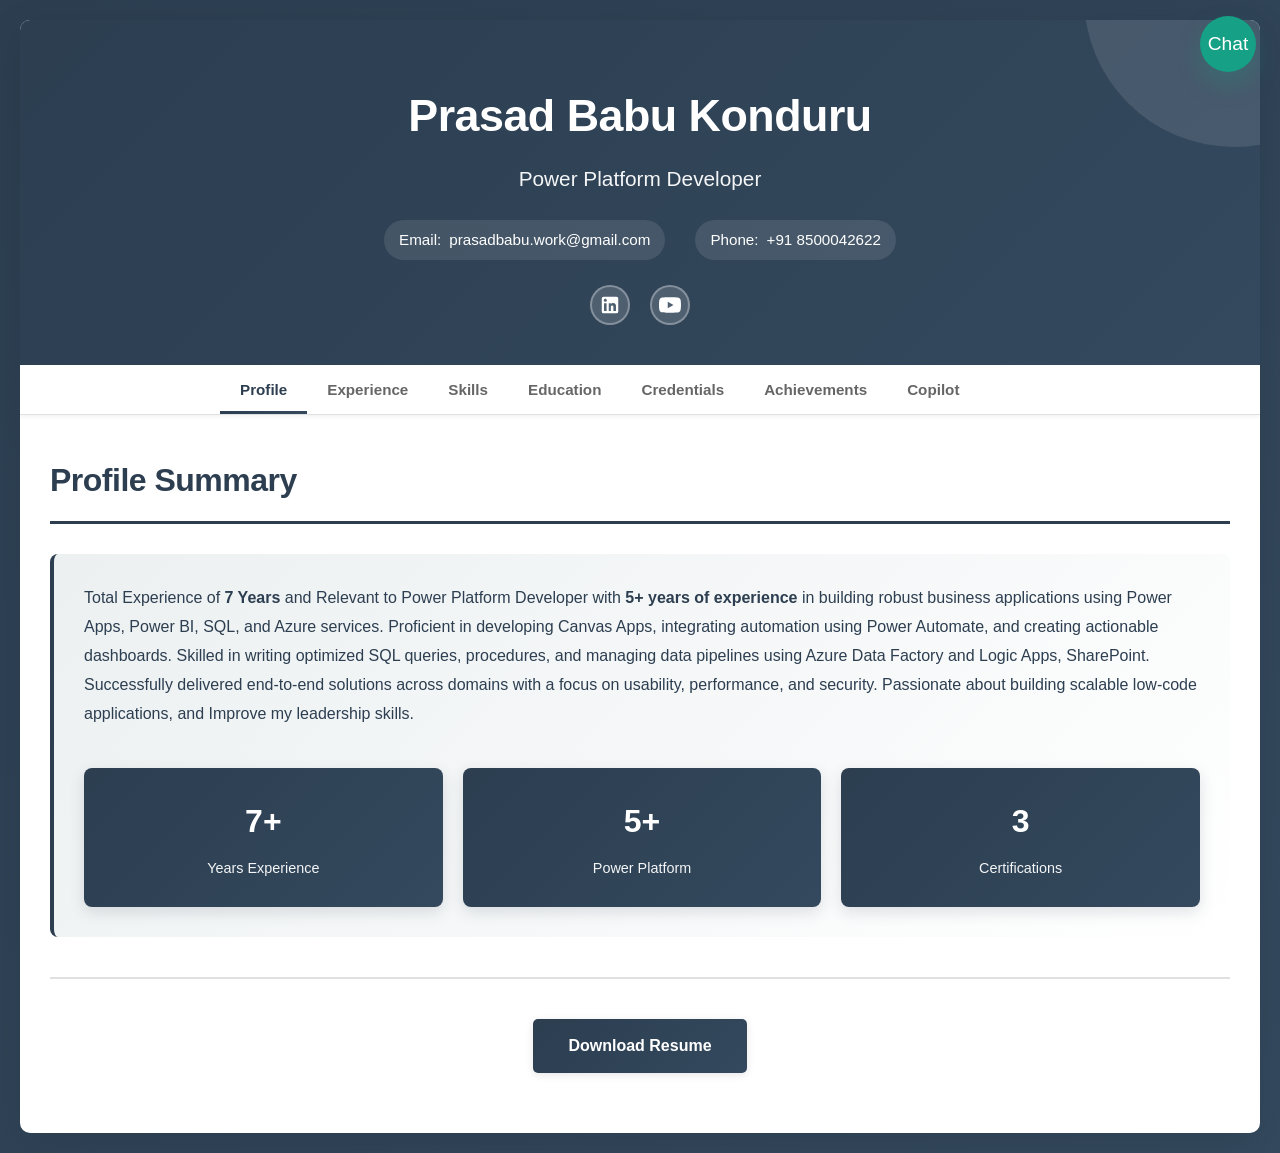
==== commit e91aa76a: "Added Copilot Studio Agent" ====
--- a/index.html
+++ b/index.html
@@ -58,6 +58,9 @@
         <button class="nav-btn" data-section="achievements">
           Achievements
         </button>
+        <button class="nav-btn" data-section="copilot">
+          Copilot
+        </button>
         <div class="nav-underline"></div>
       </div>
     </nav>
@@ -293,6 +296,20 @@
         </div>
       </section>
 
+      <!-- Copilot Studio Agent Section -->
+      <section id="copilot" class="section">
+        <h2 class="section-title">Copilot Studio Agent</h2>
+        <div class="agent-frame-wrapper">
+          <iframe
+            src="https://copilotstudio.preview.microsoft.com/environments/Default-4679adb0-de3d-4303-b118-f2c52eb3ea2a/bots/crb5b_documentQAAssistant/webchat?__version__=2"
+            class="agent-frame"
+            allow="microphone; clipboard-write"
+            loading="lazy"
+            title="Copilot Studio Agent"
+          ></iframe>
+        </div>
+      </section>
+
       <!-- Action Buttons -->
       <div class="action-buttons">
         <a href="Prasad_PowerPlatform_Resume.docx" download="prasad_powerplatform_resume.docx" class="btn btn-primary" id="downloadLink">
@@ -305,6 +322,23 @@
   <!-- Toast Notification -->
   <div id="toast" class="toast"></div>
 
+  <div class="copilot-widget">
+    <button class="copilot-toggle" id="copilotToggle" aria-label="Open Copilot chat">Chat</button>
+    <div class="copilot-panel" id="copilotPanel" aria-hidden="true">
+      <div class="copilot-panel-header">
+        <h3>Copilot Studio Chat</h3>
+        <button class="copilot-close" id="copilotClose" aria-label="Close chat">×</button>
+      </div>
+      <iframe
+        class="copilot-chat-iframe"
+        src="https://copilotstudio.preview.microsoft.com/environments/Default-4679adb0-de3d-4303-b118-f2c52eb3ea2a/bots/crb5b_documentQAAssistant/webchat?__version__=2"
+        allow="microphone; clipboard-write"
+        loading="lazy"
+        title="Copilot Studio Agent"
+      ></iframe>
+    </div>
+  </div>
+
   <script src="script.js"></script>
 </body>
 </html>
--- a/styles.css
+++ b/styles.css
@@ -171,6 +171,103 @@
   display: block;
   color: #4a5568;
   font-size: 0.95rem;
+}
+
+.agent-frame-wrapper {
+  background: white;
+  border: 1px solid #e2e8f0;
+  border-radius: 12px;
+  overflow: hidden;
+  min-height: 650px;
+  box-shadow: var(--shadow-sm);
+}
+
+.agent-frame {
+  width: 100%;
+  height: 100%;
+  border: 0;
+}
+
+.copilot-widget {
+  position: fixed;
+  bottom: 24px;
+  right: 24px;
+  z-index: 200;
+  display: flex;
+  flex-direction: column;
+  align-items: flex-end;
+  gap: 12px;
+}
+
+.copilot-toggle {
+  width: 56px;
+  height: 56px;
+  border-radius: 50%;
+  border: none;
+  background: var(--accent-color);
+  color: white;
+  font-size: 1.2rem;
+  cursor: pointer;
+  box-shadow: 0 12px 24px rgba(22, 160, 133, 0.25);
+  display: inline-flex;
+  align-items: center;
+  justify-content: center;
+  transition: transform 0.25s ease, box-shadow 0.25s ease;
+}
+
+.copilot-toggle:hover {
+  transform: translateY(-2px);
+  box-shadow: 0 16px 30px rgba(22, 160, 133, 0.3);
+}
+
+.copilot-panel {
+  width: 420px;
+  max-width: calc(100vw - 40px);
+  height: 88vh;
+  background: white;
+  border-radius: 18px 18px 0 0;
+  overflow: hidden;
+  box-shadow: 0 20px 40px rgba(0, 0, 0, 0.18);
+  transform: translateY(140%);
+  opacity: 0;
+  pointer-events: none;
+  transition: transform 0.35s ease, opacity 0.35s ease;
+}
+
+.copilot-panel.open {
+  transform: translateY(0);
+  opacity: 1;
+  pointer-events: auto;
+}
+
+.copilot-panel-header {
+  background: var(--primary-color);
+  color: white;
+  padding: 16px 18px;
+  display: flex;
+  align-items: center;
+  justify-content: space-between;
+}
+
+.copilot-panel-header h3 {
+  margin: 0;
+  font-size: 1rem;
+  letter-spacing: 0.2px;
+}
+
+.copilot-close {
+  background: transparent;
+  border: none;
+  color: white;
+  font-size: 1.4rem;
+  line-height: 1;
+  cursor: pointer;
+}
+
+.copilot-chat-iframe {
+  width: 100%;
+  height: calc(100% - 62px);
+  border: 0;
 }
 
 .experience-points {
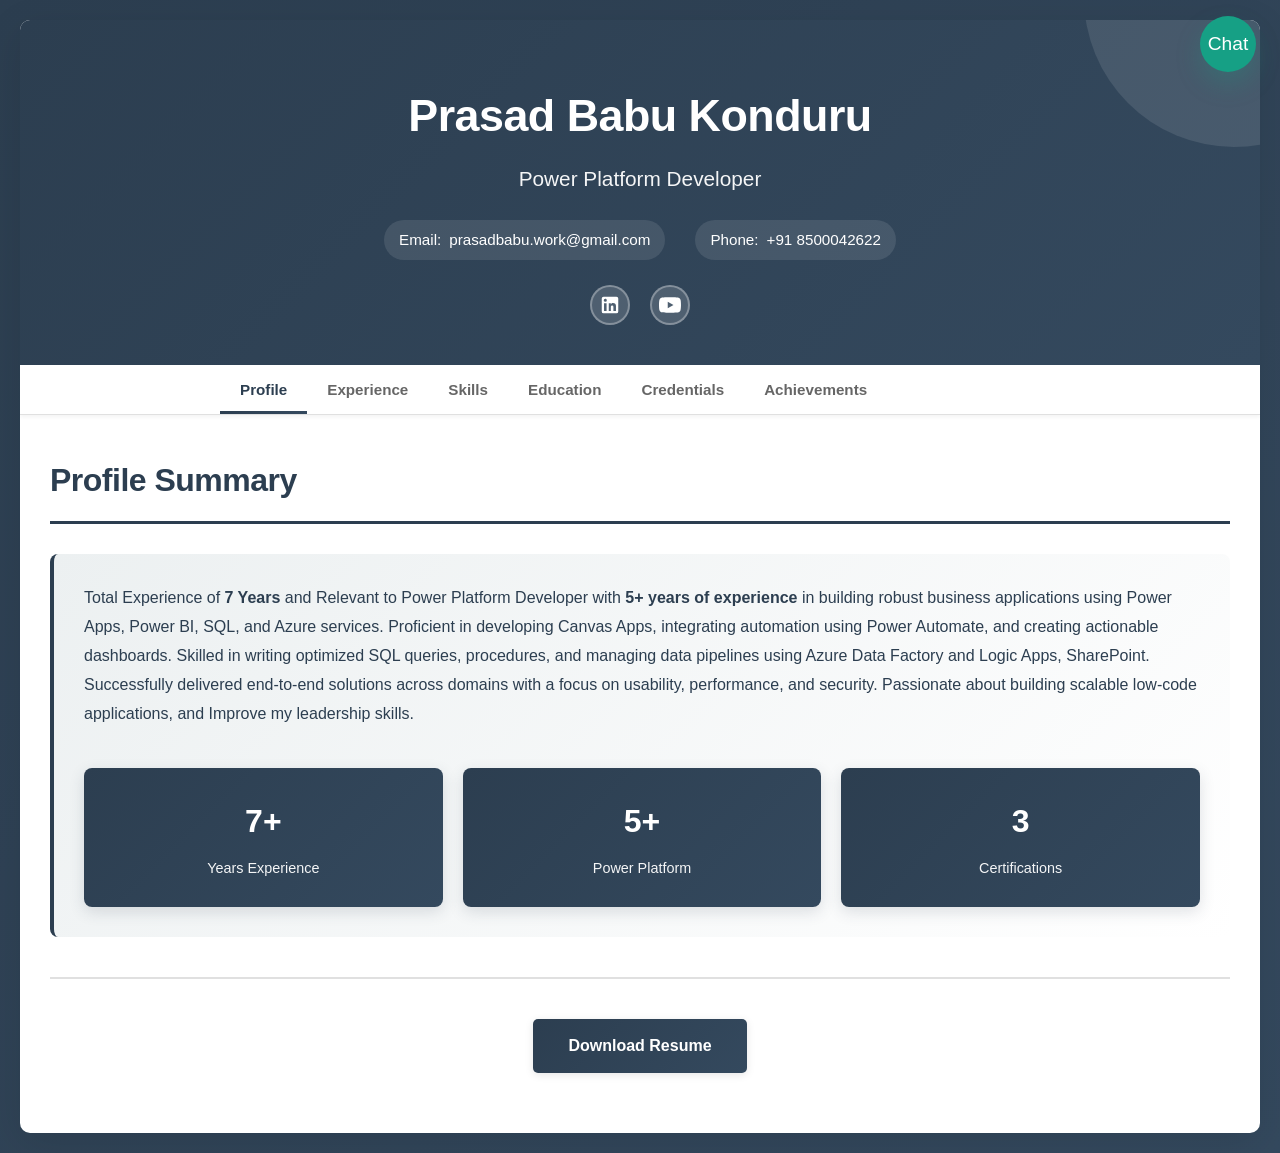
==== commit 98991d2e: "ok" ====
--- a/index.html
+++ b/index.html
@@ -58,9 +58,6 @@
         <button class="nav-btn" data-section="achievements">
           Achievements
         </button>
-        <button class="nav-btn" data-section="copilot">
-          Copilot
-        </button>
         <div class="nav-underline"></div>
       </div>
     </nav>
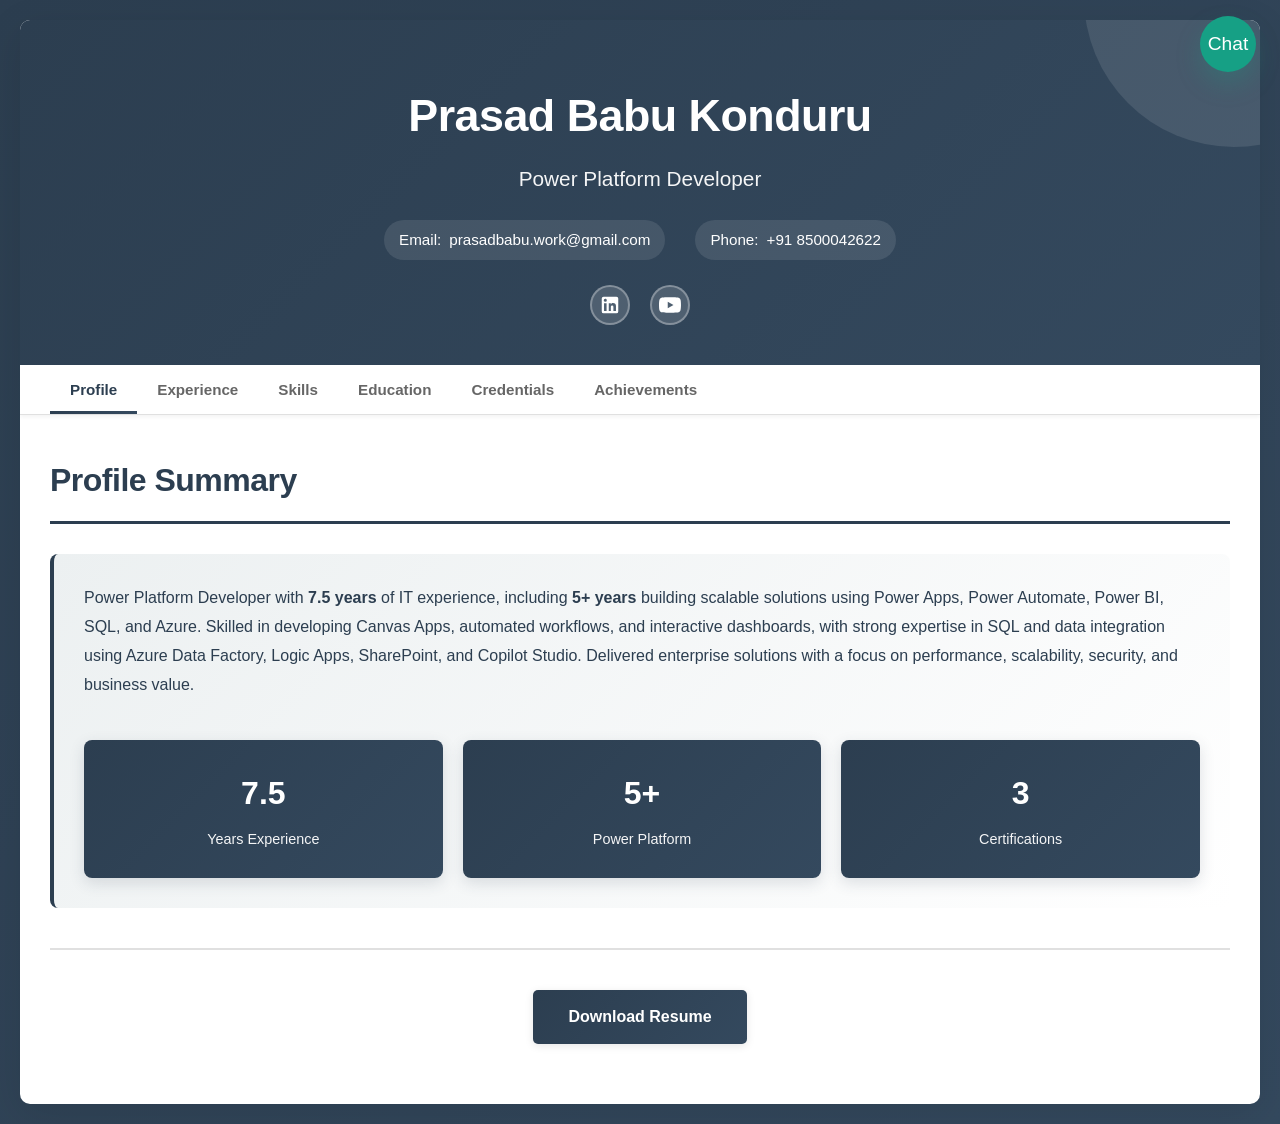
==== commit 23f37dd6: "ok" ====
--- a/index.html
+++ b/index.html
@@ -69,16 +69,13 @@
         <h2 class="section-title">Profile Summary</h2>
         <div class="profile-summary">
           <p>
-            Total Experience of <strong>7 Years</strong> and Relevant to Power Platform Developer with <strong>5+ years of experience</strong> 
-            in building robust business applications using Power Apps, Power BI, SQL, and Azure services. Proficient in developing Canvas Apps, 
-            integrating automation using Power Automate, and creating actionable dashboards. Skilled in writing optimized SQL queries, procedures, 
-            and managing data pipelines using Azure Data Factory and Logic Apps, SharePoint. Successfully delivered end-to-end solutions across 
-            domains with a focus on usability, performance, and security. Passionate about building scalable low-code applications, and Improve 
-            my leadership skills.
+            Power Platform Developer with <strong>7.5 years</strong> of IT experience, including <strong>5+ years</strong> building scalable solutions using Power Apps, Power Automate, Power BI, SQL, and Azure.
+            Skilled in developing Canvas Apps, automated workflows, and interactive dashboards, with strong expertise in SQL and data integration using Azure Data Factory, Logic Apps, SharePoint, and Copilot Studio.
+            Delivered enterprise solutions with a focus on performance, scalability, security, and business value.
           </p>
           <div class="experience-badge">
             <div class="badge-item">
-              <div class="badge-number">7+</div>
+              <div class="badge-number">7.5</div>
               <div class="badge-label">Years Experience</div>
             </div>
             <div class="badge-item">
@@ -100,19 +97,40 @@
           <article class="experience-item">
             <div class="experience-item-header">
               <div>
+                <h3 class="experience-role">NO-CODE/LOW-CODE DEVELOPER</h3>
+                <p class="experience-company">Altimetric | Hyderabad, Telangana</p>
+              </div>
+              <div class="experience-meta">
+                <span>Dec 2025 – Present</span>
+                <span>(Current)</span>
+              </div>
+            </div>
+            <ul class="experience-points">
+              <li>Collaborated in requirements gathering and solution design for SharePoint migration and business initiatives.</li>
+              <li>Designed and developed a multi-level SharePoint Online portal for Data & AI initiatives using out-of-the-box components.</li>
+              <li>Enhanced user experience by customizing SharePoint list views with JSON formatting for better data visualization.</li>
+              <li>Automated site migration and bulk link updates using Power Automate, reducing manual effort and minimizing errors.</li>
+              <li>Built Copilot Studio and SharePoint agents for AI-powered knowledge assistance and improved information retrieval.</li>
+            </ul>
+          </article>
+
+          <article class="experience-item">
+            <div class="experience-item-header">
+              <div>
                 <h3 class="experience-role">Power Platform Developer</h3>
                 <p class="experience-company">TCS | Hyderabad, Telangana</p>
               </div>
               <div class="experience-meta">
-                <span>2020 – Present</span>
-                <span>(4+ years)</span>
+                <span>May 2020 – Nov 2025</span>
+                <span>(5.5 years)</span>
               </div>
             </div>
             <ul class="experience-points">
-              <li>Built enterprise Power Platform solutions using Power Apps, Power BI, Power Automate, Dataverse, and Azure services.</li>
-              <li>Delivered Canvas App and model-driven app implementations with role-based access, API integration, and SharePoint connectivity.</li>
-              <li>Developed interactive Power BI dashboards, optimized DAX models, and implemented SQL-based ETL pipelines in Azure Data Factory.</li>
-              <li>Automated business workflows using Logic Apps and Power Automate, improving operational efficiency and governance.</li>
+              <li>Delivered end-to-end business solutions using Power Apps, Power BI, SQL, and Azure Data Services.</li>
+              <li>Designed and deployed scalable Canvas Apps with role-based access, AI Hub integration, and seamless SQL/Dataverse connectivity.</li>
+              <li>Developed interactive Power BI dashboards and reports that enabled data-driven decision-making across stakeholders.</li>
+              <li>Built ETL workflows with Azure Data Factory and automated processes using Power Automate and Logic Apps.</li>
+              <li>Introduced deployment automation using Power Platform Pipelines and Solutions, improving ALM and reducing manual effort.</li>
             </ul>
           </article>
 
@@ -123,14 +141,14 @@
                 <p class="experience-company">TCS | Pune, Maharashtra</p>
               </div>
               <div class="experience-meta">
-                <span>2018 – 2020</span>
+                <span>June 2018 – May 2020</span>
                 <span>(2 years)</span>
               </div>
             </div>
             <ul class="experience-points">
-              <li>Implemented .NET and SQL features for internal business applications, with strong focus on stored procedures, triggers, and query optimization.</li>
-              <li>Collaborated on front-end changes, debugging, and release support while maintaining high code quality and performance.</li>
-              <li>Delivered production-ready solutions for enterprise customers in the manufacturing and logistics domain.</li>
+              <li>Developed new features for .NET and SQL-based web applications, focusing on stored procedures, triggers, and views.</li>
+              <li>Contributed to application maintenance, debugging, and front-end updates using HTML, CSS, and JavaScript.</li>
+              <li>Improved application performance through code reuse, query optimization, and structured problem-solving.</li>
             </ul>
           </article>
         </div>
@@ -138,47 +156,37 @@
 
       <!-- Skills Section -->
       <section id="skills" class="section">
-        <h2 class="section-title">Programming Skills</h2>
+        <h2 class="section-title">Skills</h2>
         <div class="skills-container">
           <div class="skill-category">
-            <h3 class="skill-category-title">Core Skills</h3>
-            <div class="skills-list">
-              <div class="skill-item">
-                <span class="skill-name">SQL</span>
-                <div class="skill-bar">
-                  <div class="skill-progress" style="width: 95%"></div>
-                </div>
-              </div>
-              <div class="skill-item">
-                <span class="skill-name">Power Fx</span>
-                <div class="skill-bar">
-                  <div class="skill-progress" style="width: 90%"></div>
-                </div>
-              </div>
-              <div class="skill-item">
-                <span class="skill-name">DAX</span>
-                <div class="skill-bar">
-                  <div class="skill-progress" style="width: 85%"></div>
-                </div>
-              </div>
+            <h3 class="skill-category-title">Primary Skills</h3>
+            <div class="skills-tags">
+              <span class="skill-tag">Power Apps</span>
+              <span class="skill-tag">Power Automate</span>
+              <span class="skill-tag">Power BI</span>
+              <span class="skill-tag">Power Fx</span>
+              <span class="skill-tag">DAX</span>
+              <span class="skill-tag">SQL</span>
+            </div>
+          </div>
+
+          <div class="skill-category">
+            <h3 class="skill-category-title">Integration & Automation</h3>
+            <div class="skills-tags">
+              <span class="skill-tag">Azure Data Factory</span>
+              <span class="skill-tag">Azure Logic Apps</span>
+              <span class="skill-tag">SharePoint</span>
+              <span class="skill-tag">Copilot Studio</span>
             </div>
           </div>
 
           <div class="skill-category">
             <h3 class="skill-category-title">Tools & Platforms</h3>
             <div class="skills-tags">
-              <span class="skill-tag">Power BI Desktop</span>
-              <span class="skill-tag">SharePoint</span>
-              <span class="skill-tag">Microsoft SQL Server</span>
-              <span class="skill-tag">Power Apps</span>
-              <span class="skill-tag">Azure Data Factory</span>
+              <span class="skill-tag">Microsoft Fabric</span>
               <span class="skill-tag">Azure Data Explorer</span>
-              <span class="skill-tag">Azure Logic Apps</span>
+              <span class="skill-tag">Visual Studio</span>
               <span class="skill-tag">Azure DevOps</span>
-              <span class="skill-tag">Power Automate</span>
-              <span class="skill-tag">Microsoft Fabric</span>
-              <span class="skill-tag">Visual Studio</span>
-              <span class="skill-tag">Azure AD</span>
             </div>
           </div>
         </div>
@@ -200,41 +208,46 @@
       <!-- Credentials Section -->
       <section id="credentials" class="section">
         <h2 class="section-title">Certifications</h2>
-        <div class="credential-list">
-          <div class="credential-item earned">
-            <div class="credential-title">PL-7002</div>
-            <div class="credential-desc">Create and manage automated processes by using Power Automate</div>
-            <div class="credential-issuer">Microsoft Applied Skills</div>
-          </div>
-          <div class="credential-item earned">
-            <div class="credential-title">PL-7001</div>
-            <div class="credential-desc">Create and manage canvas apps with Power Apps</div>
-            <div class="credential-issuer">Microsoft Applied Skills</div>
-          </div>
-          <div class="credential-item earned">
-            <div class="credential-title">PL-900</div>
-            <div class="credential-desc">Power Platform Fundamentals</div>
-            <div class="credential-issuer">Microsoft Certified</div>
-          </div>
-          <div class="credential-item planned">
-            <div class="credential-title">PL-7003</div>
-            <div class="credential-desc">Create and manage model-driven apps with Power Apps and Dataverse</div>
-            <div class="credential-issuer">Microsoft Applied Skills</div>
-          </div>
-          <div class="credential-item planned">
-            <div class="credential-title">PL-7008</div>
-            <div class="credential-desc">Create agents in Microsoft Copilot Studio</div>
-            <div class="credential-issuer">Microsoft Applied Skills</div>
-          </div>
-          <div class="credential-item planned">
-            <div class="credential-title">PL-300</div>
-            <div class="credential-desc">Power BI Data Analyst Associate</div>
-            <div class="credential-issuer">Microsoft Certified</div>
-          </div>
-          <div class="credential-item planned">
-            <div class="credential-title">PL-200</div>
-            <div class="credential-desc">Power Platform Functional Consultant Associate</div>
-            <div class="credential-issuer">Microsoft Certified</div>
+        <div class="credentials-grid">
+          <div class="credential-group">
+            <h3 class="section-subtitle">Earned Credentials</h3>
+            <div class="credential-list">
+              <div class="credential-item earned">
+                <div class="credential-title">PL-7002</div>
+                <div class="credential-desc">Create and manage automated processes by using Power Automate</div>
+                <div class="credential-issuer">Microsoft Applied Skills</div>
+              </div>
+              <div class="credential-item earned">
+                <div class="credential-title">PL-7001</div>
+                <div class="credential-desc">Create and manage canvas apps with Power Apps</div>
+                <div class="credential-issuer">Microsoft Applied Skills</div>
+              </div>
+              <div class="credential-item earned">
+                <div class="credential-title">PL-900</div>
+                <div class="credential-desc">Power Platform Fundamentals</div>
+                <div class="credential-issuer">Microsoft Certified</div>
+              </div>
+            </div>
+          </div>
+          <div class="credential-group">
+            <h3 class="section-subtitle">Planned Credentials</h3>
+            <div class="credential-list">
+              <div class="credential-item planned">
+                <div class="credential-title">PL-7008</div>
+                <div class="credential-desc">Create agents in Microsoft Copilot Studio</div>
+                <div class="credential-issuer">Microsoft Applied Skills</div>
+              </div>
+              <div class="credential-item planned">
+                <div class="credential-title">PL-300</div>
+                <div class="credential-desc">Power BI Data Analyst Associate</div>
+                <div class="credential-issuer">Microsoft Certified</div>
+              </div>
+              <div class="credential-item planned">
+                <div class="credential-title">PL-200</div>
+                <div class="credential-desc">Power Platform Functional Consultant Associate</div>
+                <div class="credential-issuer">Microsoft Certified</div>
+              </div>
+            </div>
           </div>
         </div>
       </section>
@@ -247,16 +260,19 @@
           <h3 class="achievements-subtitle">Professional Achievements</h3>
           <div class="achievements-grid">
             <div class="achievement-card">
-              <p>Successfully deployed various Power BI reports in the Power BI service, delivering interactive dashboards and actionable insights, with some reports integrating Power Automate flows.</p>
-            </div>
-            <div class="achievement-card">
-              <p>Implemented a user story tracking feature in a compliance dashboard using SharePoint Excel and Azure Data Explorer, leveraging Azure Logic Apps, ADF, and SQL procedures for business logic.</p>
-            </div>
-            <div class="achievement-card">
-              <p>Designed and delivered medium to complex Canvas Apps using modern controls and multiple data sources (SQL, Dataverse), incorporating AI capabilities in specific areas.</p>
+              <p>Successfully deployed various Power BI reports in the Power BI service, delivering interactive dashboards and actionable insights with integrated Power Automate flows.</p>
+            </div>
+            <div class="achievement-card">
+              <p>Implemented a user story tracking feature in a compliance dashboard using SharePoint Excel and Azure Data Explorer, leveraging Azure Logic Apps, ADF, and SQL procedures.</p>
+            </div>
+            <div class="achievement-card">
+              <p>Designed and delivered medium to complex Canvas Apps using modern controls and multiple data sources (SQL, Dataverse), incorporating AI-enabled features.</p>
             </div>
             <div class="achievement-card">
               <p>Managed application access through role-based security in Power Apps, ensuring proper admin and non-admin functionality control.</p>
+            </div>
+            <div class="achievement-card">
+              <p>Deployed a Q/A chatbot for a SharePoint site to improve self-service access to business knowledge.</p>
             </div>
           </div>
         </div>
--- a/styles.css
+++ b/styles.css
@@ -33,6 +33,8 @@
 /* Container */
 .container {
   width: 100%;
+  max-width: 1300px;
+  margin: 0 auto;
   background: white;
   border-radius: var(--border-radius);
   box-shadow: var(--shadow-lg);
@@ -141,6 +143,28 @@
 .credential-list {
   display: grid;
   gap: 18px;
+}
+
+.credentials-grid {
+  display: grid;
+  gap: 24px;
+  grid-template-columns: repeat(2, minmax(280px, 1fr));
+  margin-top: 18px;
+}
+
+.credential-group {
+  background: #f8fafc;
+  border: 1px solid #e2e8f0;
+  border-radius: 14px;
+  padding: 22px;
+}
+
+.section-subtitle {
+  font-size: 0.95rem;
+  color: #2c3e50;
+  margin-bottom: 16px;
+  text-transform: uppercase;
+  letter-spacing: 0.1em;
 }
 
 .experience-item,
@@ -345,7 +369,7 @@
 }
 
 .nav-container {
-  max-width: 900px;
+  max-width: 1300px;
   margin: 0 auto;
   display: flex;
   gap: 0;
@@ -567,6 +591,7 @@
 /* Skills Section */
 .skills-container {
   display: grid;
+  grid-template-columns: repeat(auto-fit, minmax(300px, 1fr));
   gap: 30px;
 }
 
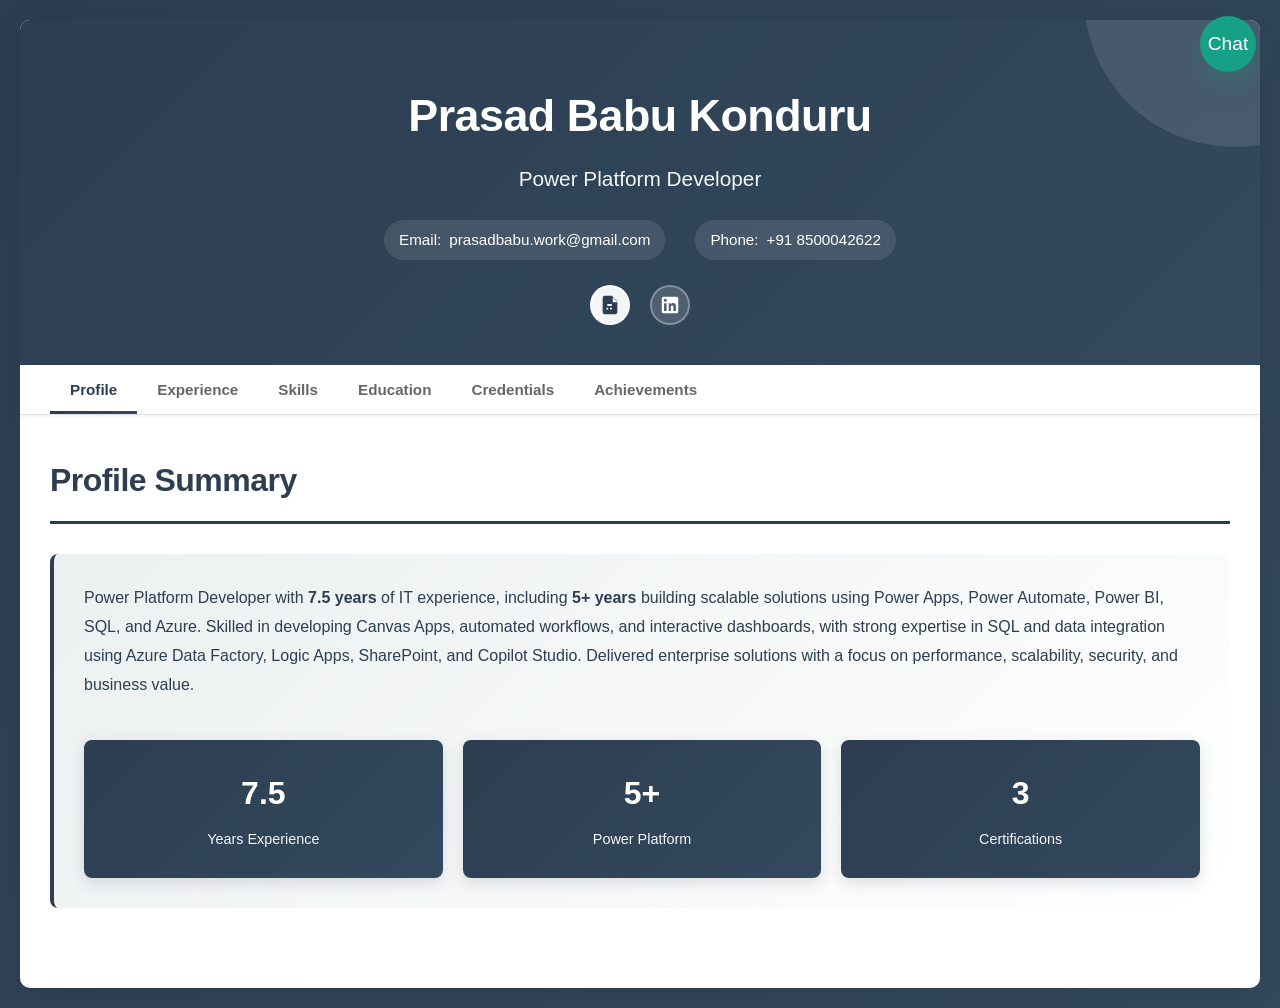
==== commit 6744093b: "ok" ====
--- a/index.html
+++ b/index.html
@@ -22,14 +22,14 @@
           </a>
         </div>
         <div class="social-links">
+          <a href="Prasad_PowerPlatform_Resume_2026.pdf" download="prasad_powerplatform_resume_2026.pdf" class="social-link resume-download" title="Download Resume PDF" aria-label="Download Resume PDF">
+            <svg viewBox="0 0 24 24" fill="currentColor">
+              <path d="M14 2H6a2 2 0 0 0-2 2v16a2 2 0 0 0 2 2h12a2 2 0 0 0 2-2V8l-6-6zm1 7V3.5L20.5 9H15zm-5 8H8v-2h2v2zm4 0h-2v-2h2v2zm0-4H9v-2h5v2z"/>
+            </svg>
+          </a>
           <a href="https://www.linkedin.com/in/prasad-babu-konduru-06384b366/" target="_blank" rel="noopener noreferrer" class="social-link linkedin" title="LinkedIn Profile">
             <svg viewBox="0 0 24 24" fill="currentColor">
               <path d="M19 3a2 2 0 0 1 2 2v14a2 2 0 0 1-2 2H5a2 2 0 0 1-2-2V5a2 2 0 0 1 2-2h14m-.5 15.5v-5.3a3.26 3.26 0 0 0-3.26-3.26c-.85 0-1.84.52-2.32 1.39v-1.2h-2.26v8.5h2.26v-4.73c0-.77.62-1.4 1.39-1.4a1.4 1.4 0 0 1 1.4 1.4v4.73h2.26M6.88 8.56a1.68 1.68 0 0 0 1.68-1.68c0-.93-.75-1.69-1.68-1.69a1.69 1.69 0 0 0-1.69 1.69c0 .93.76 1.68 1.69 1.68m1.39 9.94v-8.5H5.5v8.5h2.77z"/>
-            </svg>
-          </a>
-          <a href="https://www.youtube.com/@pingpongbabu" target="_blank" rel="noopener noreferrer" class="social-link youtube" title="YouTube Channel">
-            <svg viewBox="0 0 24 24" fill="currentColor">
-              <path d="M23.498 6.186a3.016 3.016 0 0 0-2.122-2.136C19.505 3.545 12 3.545 12 3.545s-7.505 0-9.377.505A3.017 3.017 0 0 0 .502 6.186C0 8.07 0 12 0 12s0 3.93.502 5.814a3.016 3.016 0 0 0 2.122 2.136c1.871.505 9.376.505 9.376.505s7.505 0 9.377-.505a3.015 3.015 0 0 0 2.122-2.136C24 15.93 24 12 24 12s0-3.93-.502-5.814zM9.545 15.568V8.432L15.818 12l-6.273 3.568z"/>
             </svg>
           </a>
         </div>
@@ -323,12 +323,6 @@
         </div>
       </section>
 
-      <!-- Action Buttons -->
-      <div class="action-buttons">
-        <a href="Prasad_PowerPlatform_Resume.docx" download="prasad_powerplatform_resume.docx" class="btn btn-primary" id="downloadLink">
-          Download Resume
-        </a>
-      </div>
     </div>
   </div>
 
--- a/styles.css
+++ b/styles.css
@@ -351,6 +351,19 @@
   height: 22px;
 }
 
+.social-link.resume-download {
+  background: rgba(255, 255, 255, 0.95);
+  color: var(--primary-color);
+  border-color: rgba(255, 255, 255, 0.8);
+}
+
+.social-link.resume-download:hover {
+  background: #f1f5f9;
+  color: var(--primary-color);
+  transform: translateY(-3px) scale(1.05);
+  border-color: #cbd5e1;
+}
+
 .social-link:hover {
   background: rgba(255, 255, 255, 0.3);
   transform: translateY(-3px) scale(1.1);
